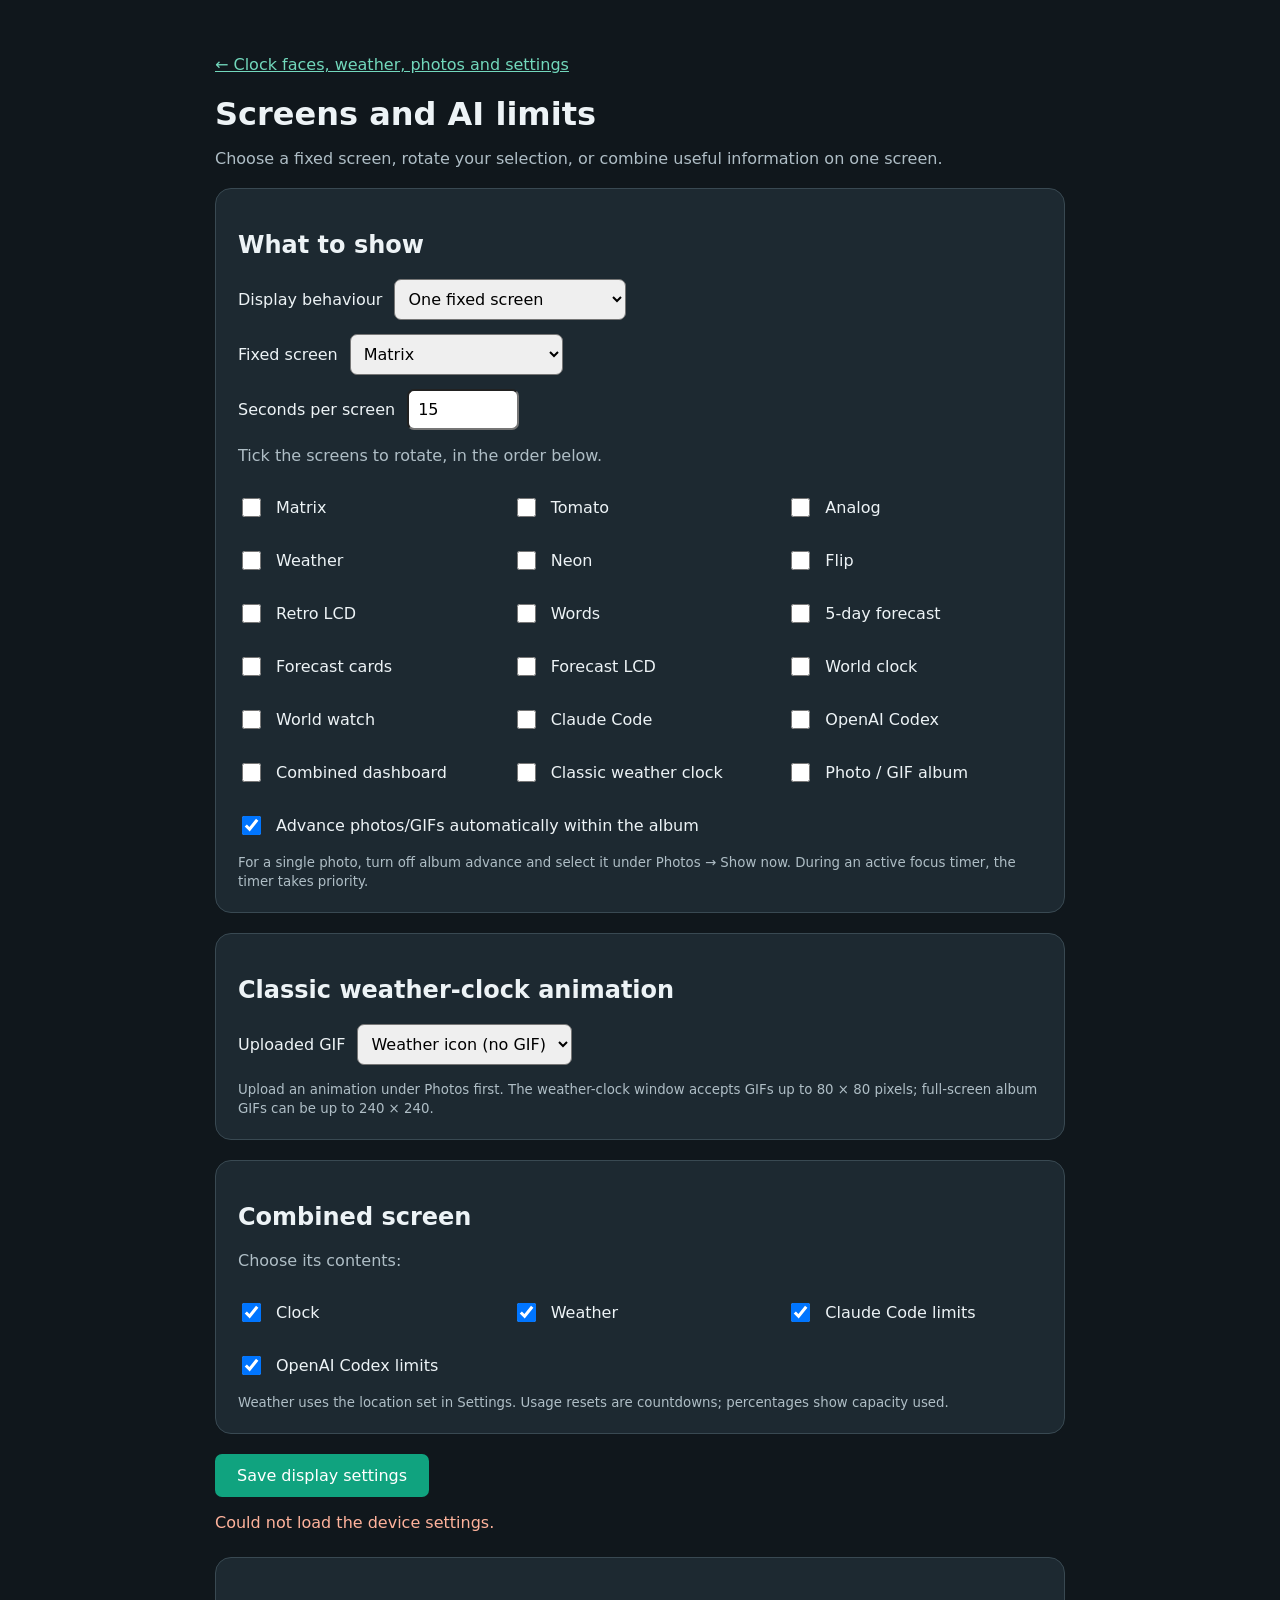
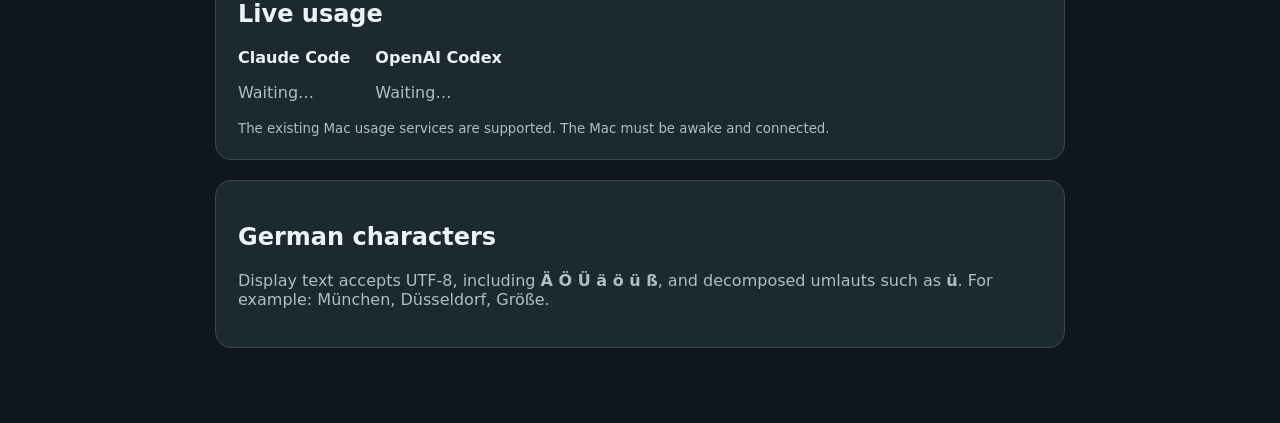
==== web/display.html @ 7ff285e0 "Add configurable AI usage dashboard, screen playlist, German text and Mac companion" ====
<!doctype html><html lang="en"><meta charset="utf-8"><meta name="viewport" content="width=device-width,initial-scale=1">
<title>SmallTV · Screens and AI limits</title>
<style>[hidden]{display:none!important}body{background:#10171c;color:#edf3f6;font:16px system-ui,sans-serif;max-width:850px;margin:35px auto;padding:20px}a{color:#72d8bc}h1{margin-bottom:8px}small,p{color:#afbec6}section{background:#1d2931;border:1px solid #394952;border-radius:16px;padding:22px;margin:20px 0}label{display:flex;align-items:center;gap:12px;margin:14px 0}input,select,button{font:inherit;padding:9px;border-radius:7px}input[type=number]{width:90px}button{background:#10a37f;color:white;border:0;padding:12px 22px;cursor:pointer}.screens{display:grid;grid-template-columns:repeat(auto-fit,minmax(190px,1fr));gap:0 20px}.meters{display:flex;gap:25px;flex-wrap:wrap}.ok{color:#72d8bc}.error{color:#ffb39c}#message{min-height:24px}input[type=checkbox]{width:19px;height:19px}ul{padding-left:22px}</style>
<a href="/">← Clock faces, weather, photos and settings</a>
<h1>Screens and AI limits</h1><p>Choose a fixed screen, rotate your selection, or combine useful information on one screen.</p>
<form id="form"><section><h2>What to show</h2>
<label>Display behaviour<select id="policy"><option value="fixed">One fixed screen</option><option value="rotate">Rotate selected screens</option></select></label>
<label id="fixedRow">Fixed screen<select id="fixed"></select></label>
<div id="rotationRow"><label>Seconds per screen<input id="delay" type="number" min="5" max="3600" value="15" required></label><p>Tick the screens to rotate, in the order below.</p><div class="screens" id="screens"></div></div>
<label><input id="albumAuto" type="checkbox" checked>Advance photos/GIFs automatically within the album</label>
<small>For a single photo, turn off album advance and select it under Photos → Show now. During an active focus timer, the timer takes priority.</small></section>
<section><h2>Classic weather-clock animation</h2><label>Uploaded GIF<select id="weatherGif"><option value="">Weather icon (no GIF)</option></select></label><small>Upload an animation under Photos first. The weather-clock window accepts GIFs up to 80 × 80 pixels; full-screen album GIFs can be up to 240 × 240.</small></section><section><h2>Combined screen</h2><p>Choose its contents:</p><div class="screens" id="parts"><label><input type="checkbox" value="1" checked>Clock</label><label><input type="checkbox" value="2" checked>Weather</label><label><input type="checkbox" value="4" checked>Claude Code limits</label><label><input type="checkbox" value="8" checked>OpenAI Codex limits</label></div>
<small>Weather uses the location set in Settings. Usage resets are countdowns; percentages show capacity used.</small></section>
<button type="submit">Save display settings</button><p id="message" role="status"></p></form>
<section><h2>Live usage</h2><div class="meters"><div><strong>Claude Code</strong><p id="claude">Waiting…</p></div><div><strong>OpenAI Codex</strong><p id="codex">Waiting…</p></div></div><small>The existing Mac usage services are supported. The Mac must be awake and connected.</small></section>
<section><h2>German characters</h2><p>Display text accepts UTF-8, including <strong>Ä Ö Ü ä ö ü ß</strong>, and decomposed umlauts such as <strong>ü</strong>. For example: München, Düsseldorf, Größe.</p></section>
<script>
const $=id=>document.getElementById(id),names=['Matrix','Tomato','Analog','Weather','Neon','Flip','Retro LCD','Words','5-day forecast','Forecast cards','Forecast LCD','World clock','World watch','Claude Code','OpenAI Codex','Combined dashboard','Classic weather clock'];
const items=names.map((name,id)=>({name,id})).concat([{name:'Photo / GIF album',id:200}]);
for(const item of items){let option=document.createElement('option');option.value=item.id;option.textContent=item.name;$('fixed').append(option);let label=document.createElement('label'),box=document.createElement('input');box.type='checkbox';box.value=item.id;label.append(box,document.createTextNode(item.name));$('screens').append(label)}
function behaviour(){$('fixedRow').hidden=$('policy').value!=='fixed';$('rotationRow').hidden=$('policy').value!=='rotate'}$('policy').onchange=behaviour;
function message(text,error=false){$('message').textContent=text;$('message').className=error?'error':'ok'}
async function load(){try{let r=await fetch('/api/display'),d=await r.json();$('policy').value=d.rotate?'rotate':'fixed';$('fixed').value=d.screens[0];$('delay').value=d.delay;$('albumAuto').checked=d.albumAuto;let files=await(await fetch('/api/files')).json();for(let f of files.files||[]){if(!f.n.toLowerCase().endsWith('.gif'))continue;let option=document.createElement('option');option.value=f.n;option.textContent=f.n.split('/').pop();$('weatherGif').append(option)}$('weatherGif').value=d.weatherGif||'';document.querySelectorAll('#screens input').forEach(x=>x.checked=d.screens.includes(+x.value));document.querySelectorAll('#parts input').forEach(x=>x.checked=!!(d.parts&+x.value));behaviour();if(!d.enabled)message("A face was selected in the clock gallery. Save here to activate these display controls.")}catch(e){message('Could not load the device settings.',true)}}
$('form').onsubmit=async e=>{e.preventDefault();let rotate=$('policy').value==='rotate',screens=rotate?[...document.querySelectorAll('#screens input:checked')].map(x=>+x.value):[+$('fixed').value],parts=[...document.querySelectorAll('#parts input:checked')].reduce((a,x)=>a|+x.value,0);if(!screens.length||!parts){message('Choose at least one screen and one combined-screen component.',true);return}try{let r=await fetch('/api/display',{method:'POST',headers:{'Content-Type':'application/json','X-SmallTV':'1'},body:JSON.stringify({rotate,screens,delay:+$('delay').value,parts,albumAuto:$('albumAuto').checked,weatherGif:$('weatherGif').value})});if(!r.ok)throw Error(await r.text());message('Saved. The display will apply your selection now.')}catch(e){message(e.message,true)}};
async function status(){try{let r=await fetch('/api/status'),d=await r.json();for(const key of ['claude','codex']){let u=d[key];$(key).textContent=u&&u.fresh?`${u.s<0?'No short window':u.s+'% / 5h'} · ${u.w}% / weekly`:'Waiting for fresh Mac usage'}}catch(e){}setTimeout(status,5000)}load();status();
</script></html>
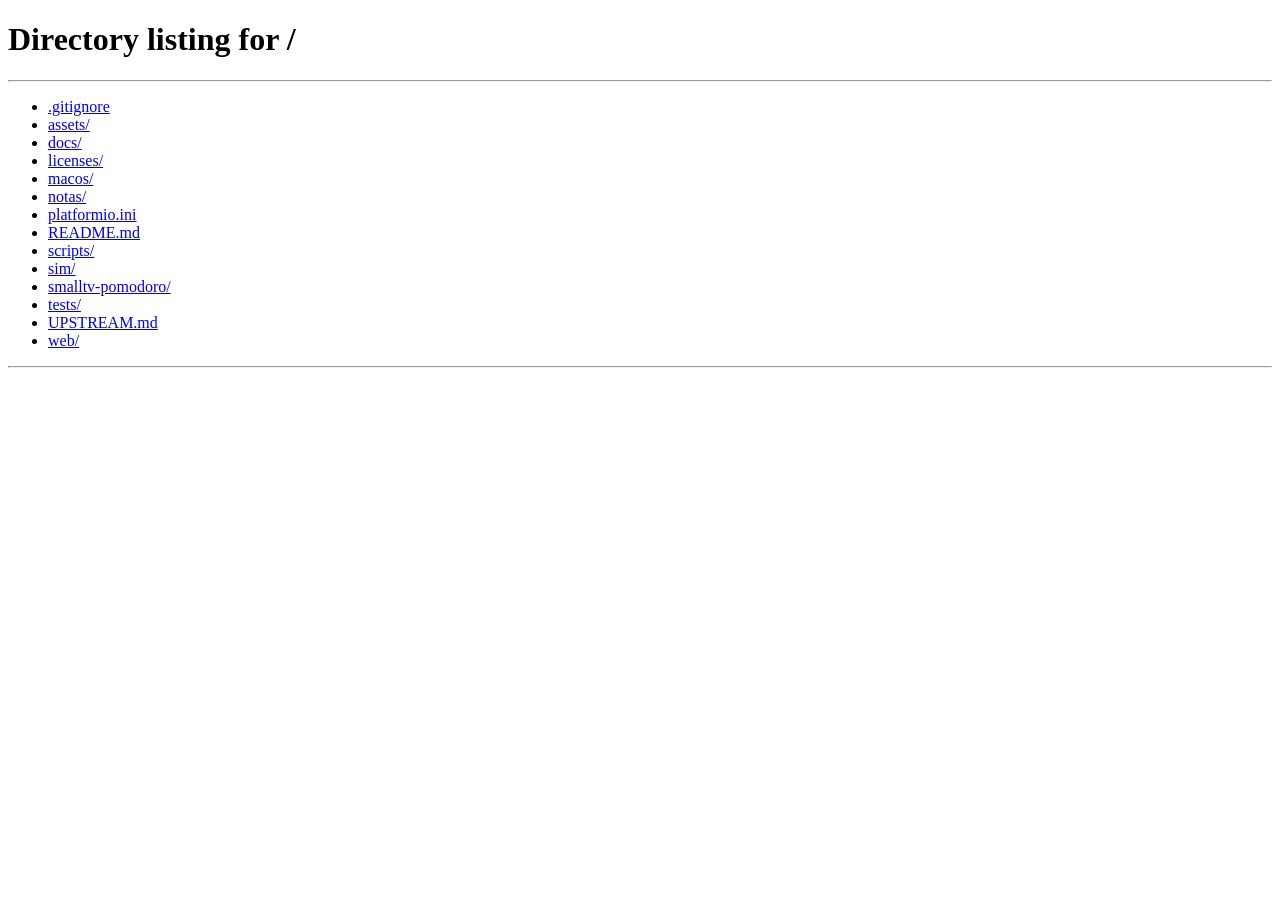
==== commit 9051dc79: "Integrate categorized Settings and add used or remaining usage display" ====
--- a/web/display.html
+++ b/web/display.html
@@ -1,26 +1 @@
-<!doctype html><html lang="en"><meta charset="utf-8"><meta name="viewport" content="width=device-width,initial-scale=1">
-<title>SmallTV · Screens and AI limits</title>
-<style>[hidden]{display:none!important}body{background:#10171c;color:#edf3f6;font:16px system-ui,sans-serif;max-width:850px;margin:35px auto;padding:20px}a{color:#72d8bc}h1{margin-bottom:8px}small,p{color:#afbec6}section{background:#1d2931;border:1px solid #394952;border-radius:16px;padding:22px;margin:20px 0}label{display:flex;align-items:center;gap:12px;margin:14px 0}input,select,button{font:inherit;padding:9px;border-radius:7px}input[type=number]{width:90px}button{background:#10a37f;color:white;border:0;padding:12px 22px;cursor:pointer}.screens{display:grid;grid-template-columns:repeat(auto-fit,minmax(190px,1fr));gap:0 20px}.meters{display:flex;gap:25px;flex-wrap:wrap}.ok{color:#72d8bc}.error{color:#ffb39c}#message{min-height:24px}input[type=checkbox]{width:19px;height:19px}ul{padding-left:22px}</style>
-<a href="/">← Clock faces, weather, photos and settings</a>
-<h1>Screens and AI limits</h1><p>Choose a fixed screen, rotate your selection, or combine useful information on one screen.</p>
-<form id="form"><section><h2>What to show</h2>
-<label>Display behaviour<select id="policy"><option value="fixed">One fixed screen</option><option value="rotate">Rotate selected screens</option></select></label>
-<label id="fixedRow">Fixed screen<select id="fixed"></select></label>
-<div id="rotationRow"><label>Seconds per screen<input id="delay" type="number" min="5" max="3600" value="15" required></label><p>Tick the screens to rotate, in the order below.</p><div class="screens" id="screens"></div></div>
-<label><input id="albumAuto" type="checkbox" checked>Advance photos/GIFs automatically within the album</label>
-<small>For a single photo, turn off album advance and select it under Photos → Show now. During an active focus timer, the timer takes priority.</small></section>
-<section><h2>Classic weather-clock animation</h2><label>Uploaded GIF<select id="weatherGif"><option value="">Weather icon (no GIF)</option></select></label><small>Upload an animation under Photos first. The weather-clock window accepts GIFs up to 80 × 80 pixels; full-screen album GIFs can be up to 240 × 240.</small></section><section><h2>Combined screen</h2><p>Choose its contents:</p><div class="screens" id="parts"><label><input type="checkbox" value="1" checked>Clock</label><label><input type="checkbox" value="2" checked>Weather</label><label><input type="checkbox" value="4" checked>Claude Code limits</label><label><input type="checkbox" value="8" checked>OpenAI Codex limits</label></div>
-<small>Weather uses the location set in Settings. Usage resets are countdowns; percentages show capacity used.</small></section>
-<button type="submit">Save display settings</button><p id="message" role="status"></p></form>
-<section><h2>Live usage</h2><div class="meters"><div><strong>Claude Code</strong><p id="claude">Waiting…</p></div><div><strong>OpenAI Codex</strong><p id="codex">Waiting…</p></div></div><small>The existing Mac usage services are supported. The Mac must be awake and connected.</small></section>
-<section><h2>German characters</h2><p>Display text accepts UTF-8, including <strong>Ä Ö Ü ä ö ü ß</strong>, and decomposed umlauts such as <strong>ü</strong>. For example: München, Düsseldorf, Größe.</p></section>
-<script>
-const $=id=>document.getElementById(id),names=['Matrix','Tomato','Analog','Weather','Neon','Flip','Retro LCD','Words','5-day forecast','Forecast cards','Forecast LCD','World clock','World watch','Claude Code','OpenAI Codex','Combined dashboard','Classic weather clock'];
-const items=names.map((name,id)=>({name,id})).concat([{name:'Photo / GIF album',id:200}]);
-for(const item of items){let option=document.createElement('option');option.value=item.id;option.textContent=item.name;$('fixed').append(option);let label=document.createElement('label'),box=document.createElement('input');box.type='checkbox';box.value=item.id;label.append(box,document.createTextNode(item.name));$('screens').append(label)}
-function behaviour(){$('fixedRow').hidden=$('policy').value!=='fixed';$('rotationRow').hidden=$('policy').value!=='rotate'}$('policy').onchange=behaviour;
-function message(text,error=false){$('message').textContent=text;$('message').className=error?'error':'ok'}
-async function load(){try{let r=await fetch('/api/display'),d=await r.json();$('policy').value=d.rotate?'rotate':'fixed';$('fixed').value=d.screens[0];$('delay').value=d.delay;$('albumAuto').checked=d.albumAuto;let files=await(await fetch('/api/files')).json();for(let f of files.files||[]){if(!f.n.toLowerCase().endsWith('.gif'))continue;let option=document.createElement('option');option.value=f.n;option.textContent=f.n.split('/').pop();$('weatherGif').append(option)}$('weatherGif').value=d.weatherGif||'';document.querySelectorAll('#screens input').forEach(x=>x.checked=d.screens.includes(+x.value));document.querySelectorAll('#parts input').forEach(x=>x.checked=!!(d.parts&+x.value));behaviour();if(!d.enabled)message("A face was selected in the clock gallery. Save here to activate these display controls.")}catch(e){message('Could not load the device settings.',true)}}
-$('form').onsubmit=async e=>{e.preventDefault();let rotate=$('policy').value==='rotate',screens=rotate?[...document.querySelectorAll('#screens input:checked')].map(x=>+x.value):[+$('fixed').value],parts=[...document.querySelectorAll('#parts input:checked')].reduce((a,x)=>a|+x.value,0);if(!screens.length||!parts){message('Choose at least one screen and one combined-screen component.',true);return}try{let r=await fetch('/api/display',{method:'POST',headers:{'Content-Type':'application/json','X-SmallTV':'1'},body:JSON.stringify({rotate,screens,delay:+$('delay').value,parts,albumAuto:$('albumAuto').checked,weatherGif:$('weatherGif').value})});if(!r.ok)throw Error(await r.text());message('Saved. The display will apply your selection now.')}catch(e){message(e.message,true)}};
-async function status(){try{let r=await fetch('/api/status'),d=await r.json();for(const key of ['claude','codex']){let u=d[key];$(key).textContent=u&&u.fresh?`${u.s<0?'No short window':u.s+'% / 5h'} · ${u.w}% / weekly`:'Waiting for fresh Mac usage'}}catch(e){}setTimeout(status,5000)}load();status();
-</script></html>
+<!doctype html><html lang="en"><meta charset="utf-8"><meta http-equiv="refresh" content="0;url=/#settings/screens"><title>SmallTV Settings</title><p><a href="/#settings/screens">Open Settings → Display &amp; screens</a></p></html>
